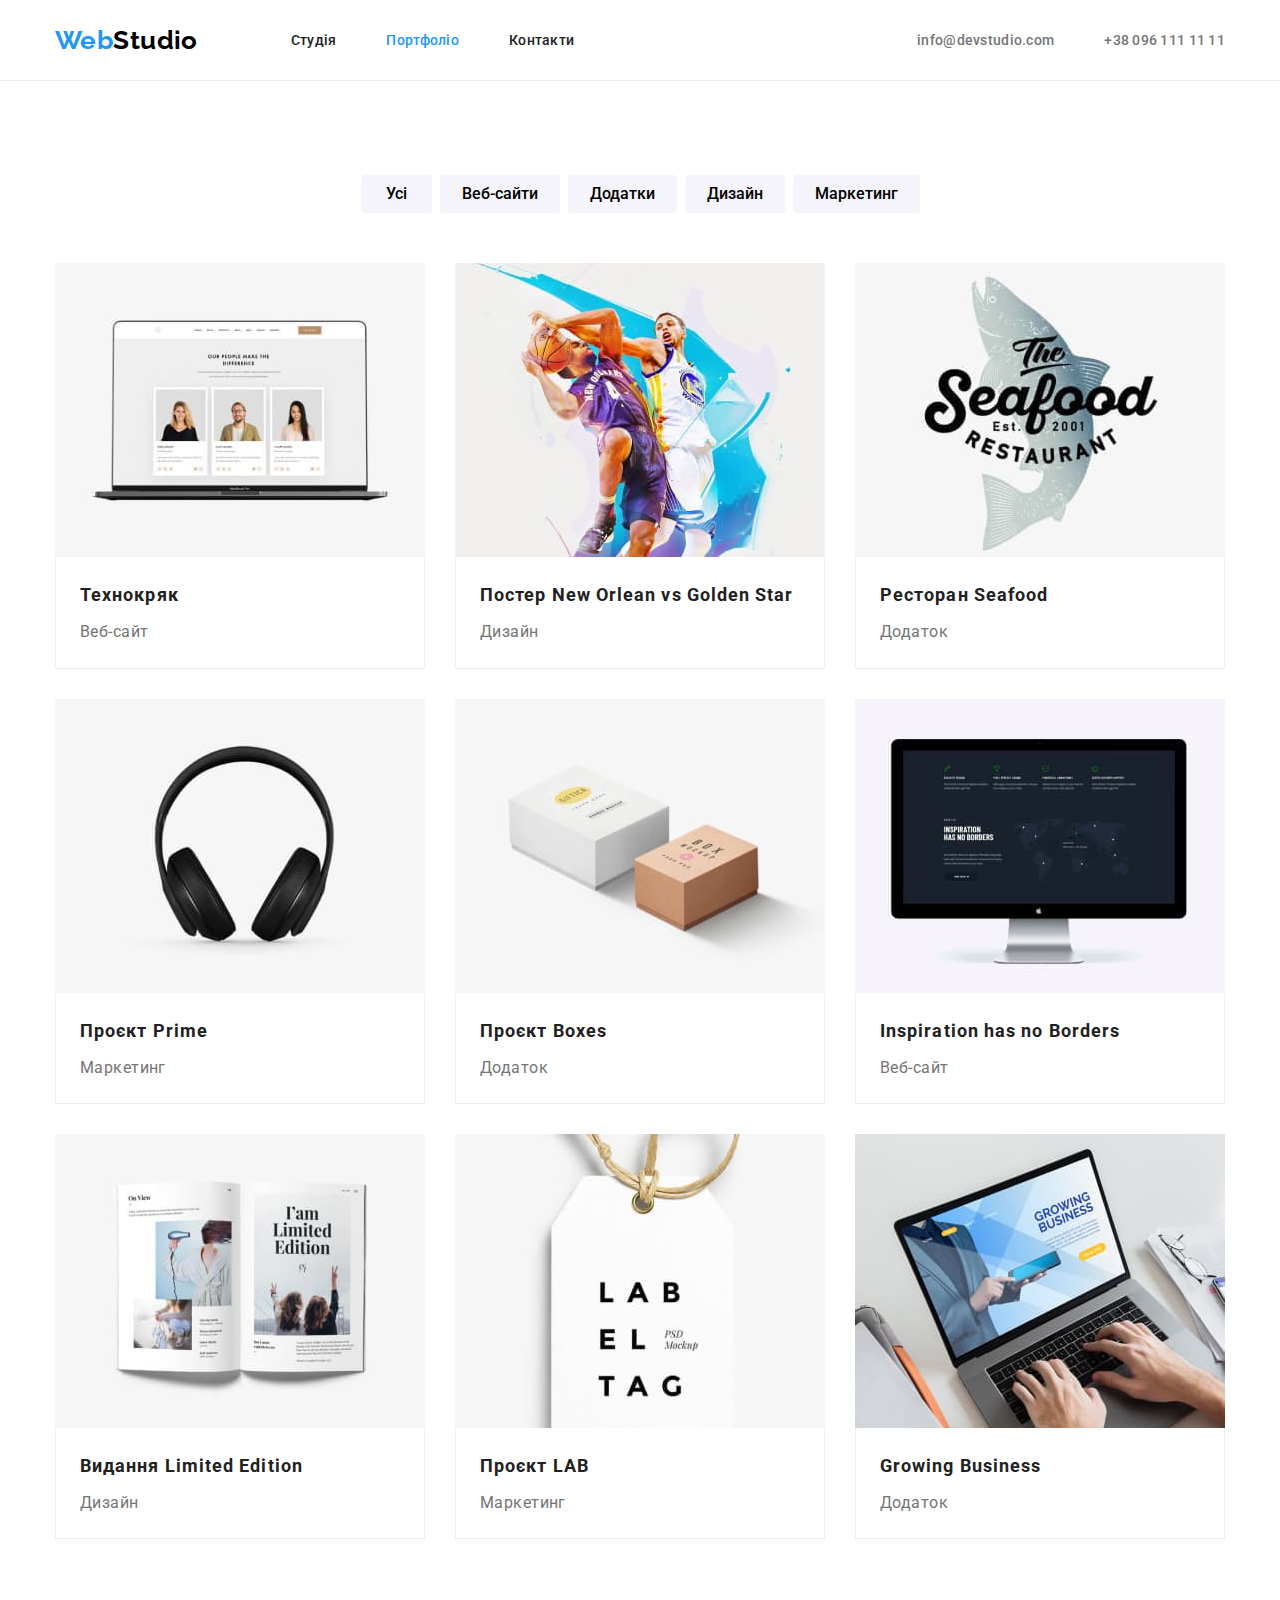
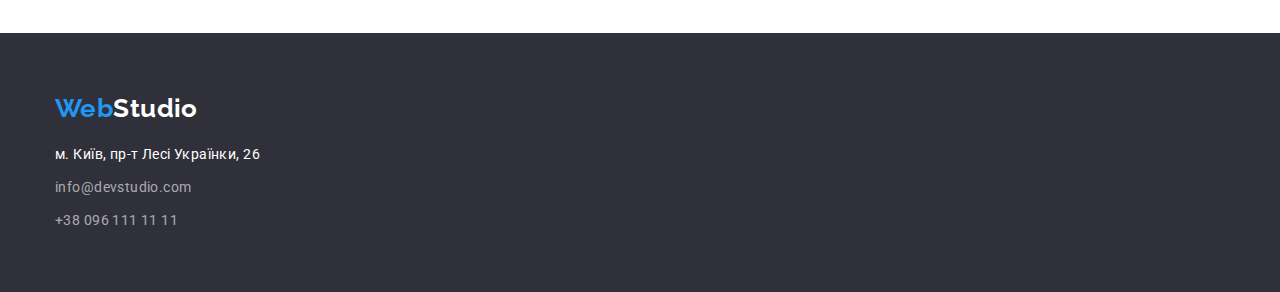
==== portfolio.html @ 2bdc7bff "Initial commit" ====
<!DOCTYPE html>
<html lang="uk">
  <head>
    <meta charset="UTF-8" />
    <meta name="viewport" content="width=device-width, initial-scale=1.0" />
    <title>Portfolio</title>
    <link
      href="https://fonts.googleapis.com/css2?family=Raleway:wght@700&family=Roboto:wght@400;500;700;900&display=swap"
      rel="stylesheet"
    />
    <link
      rel="stylesheet"
      href="https://cdnjs.cloudflare.com/ajax/libs/modern-normalize/2.0.0/modern-normalize.min.css"
    />
    <link rel="stylesheet" href="./css/styles.css" />
  </head>
  <body>
    <header class="header-border">
      <div class="container header">
        <a href="./index.html" class="header-logo" lang="en"
          ><span class="accent">Web</span>Studio</a
        >
        <nav class="nav">
          <ul class="site-nav">
            <li class="item">
              <a href="./index.html" class="header-link">Студія</a>
            </li>
            <li class="item">
              <a href="./portfolio.html" class="header-link current"
                >Портфоліо</a
              >
            </li>
            <li class="item"><a href="#" class="header-link">Контакти</a></li>
          </ul>
        </nav>
        <ul class="site-link">
          <li class="item">
            <a href="mailto:info@devstudio.com" lang="en" class="contacts-link"
              >info@devstudio.com</a
            >
          </li>
          <li class="item">
            <a href="tel:+380961111111" class="contacts-link"
              >+38 096 111 11 11</a
            >
          </li>
        </ul>
      </div>
    </header>
    <main>
      <section class="section">
        <h1 class="visually-hidden">Тип проекту</h1>
        <div class="container">
          <ul class="buttons">
            <li class="item">
              <button class="project-button item" type="button">Усі</button>
            </li>
            <li class="item">
              <button class="project-button" type="button">Веб-сайти</button>
            </li>
            <li class="item">
              <button class="project-button" type="button">Додатки</button>
            </li>
            <li class="item">
              <button class="project-button" type="button">Дизайн</button>
            </li>
            <li class="item">
              <button class="project-button" type="button">Маркетинг</button>
            </li>
          </ul>

          <ul class="project">
            <li class="project-element">
              <a href="#">
                <img
                  src="./images/techokryak.jpg"
                  alt="Веб-сайт Технокряк"
                  width="370"
                  height="294"
                />
                <div class="project-info">
                  <h2 class="project-name">Технокряк</h2>
                  <p class="project-type">Веб-сайт</p>
                </div>
              </a>
            </li>
            <li class="project-element">
              <a href="#">
                <img
                  src="./images/neworlean.jpg"
                  alt="Дизайн Постер New Orlean vs Golden Star"
                  width="370"
                  height="294"
                />
                <div class="project-info">
                  <h2 class="project-name">Постер New Orlean vs Golden Star</h2>
                  <p class="project-type">Дизайн</p>
                </div>
              </a>
            </li>
            <li class="project-element">
              <a href="#">
                <img
                  src="./images/seafood.jpg"
                  alt="Додаток Ресторан Seafood"
                  width="370"
                  height="294"
                />
                <div class="project-info">
                  <h2 class="project-name">Ресторан Seafood</h2>
                  <p class="project-type">Додаток</p>
                </div>
              </a>
            </li>
            <li class="project-element">
              <a href="#">
                <img
                  src="./images/prime.jpg"
                  alt="Маркетинг Проєкт Prime"
                  width="370"
                  height="294"
                />
                <div class="project-info">
                  <h2 class="project-name">Проєкт Prime</h2>
                  <p class="project-type">Маркетинг</p>
                </div>
              </a>
            </li>
            <li class="project-element">
              <a href="#">
                <img
                  src="./images/boxes.jpg"
                  alt="Додаток Проєкт Boxes"
                  width="370"
                  height="294"
                />
                <div class="project-info">
                  <h2 class="project-name">Проєкт Boxes</h2>
                  <p class="project-type">Додаток</p>
                </div>
              </a>
            </li>
            <li class="project-element">
              <a href="#">
                <img
                  src="./images/borders.jpg"
                  alt="Веб-сайт Inspiration has no Borders"
                  width="370"
                  height="294"
                />
                <div class="project-info">
                  <h2 class="project-name" lang="en">
                    Inspiration has no Borders
                  </h2>
                  <p class="project-type">Веб-сайт</p>
                </div>
              </a>
            </li>
            <li class="project-element">
              <a href="#">
                <img
                  src="./images/limitededition.jpg"
                  alt="Дизайн Видання Limited Edition"
                  width="370"
                  height="294"
                />
                <div class="project-info">
                  <h2 class="project-name">Видання Limited Edition</h2>
                  <p class="project-type">Дизайн</p>
                </div>
              </a>
            </li>
            <li class="project-element">
              <a href="#">
                <img
                  src="./images/lab.jpg"
                  alt="Маркетинг Проєкт LAB"
                  width="370"
                  height="294"
                />
                <div class="project-info">
                  <h2 class="project-name">Проєкт LAB</h2>
                  <p class="project-type">Маркетинг</p>
                </div>
              </a>
            </li>
            <li class="project-element">
              <a href="#">
                <img
                  src="./images/growing.jpg"
                  alt="Додаток Growing Business"
                  width="370"
                  height="294"
                />
                <div class="project-info">
                  <h2 class="project-name" lang="en">Growing Business</h2>
                  <p class="project-type">Додаток</p>
                </div>
              </a>
            </li>
          </ul>
        </div>
      </section>
    </main>

    <footer class="footer-list">
      <div class="container">
        <a href="./index.html" class="footer-logo" lang="en"
          ><span class="accent">Web</span>Studio</a
        >
        <address>
          <ul class="footer">
            <li class="item">
              <a
                class="footer-adress"
                href="https://goo.gl/maps/Zpby2burPgsmcTup7"
                target="_blank"
                rel="noopener noreferrer nofollow"
                >м. Київ, пр-т Лесі Українки, 26</a
              >
            </li>
            <li class="item">
              <a class="footer-link" href="mailto:info@devstudio.com" lang="en"
                >info@devstudio.com</a
              >
            </li>
            <li class="item">
              <a class="footer-link" href="tel:+380961111111"
                >+38 096 111 11 11</a
              >
            </li>
          </ul>
        </address>
      </div>
    </footer>
  </body>
</html>
---- css/styles.css ----
:root {
  --color-primary: #212121;
  --color-brand: #2196f3;
  --color-secondary: #757575;
  --color-light: #ffffff;
  --color-bg-dark: #2f303a;
  --color-logo: #000000;
  --color-light-secondary: rgba(255, 255, 255, 0.6);
  --color-bg-light: #f5f4fa;
  --color-bg-button: #188ce8;
  --color-border: #eeeeee;
  --color-header-bord: #ececec;
}

body {
  font-family: 'Roboto', sans-serif;
  font-size: 14px;
  font-weight: 400;
  line-height: 1.17;
  letter-spacing: 0.03em;
  color: var(--color-primary);
}

/* Утиліти */

.section-title {
  font-weight: 700;
  font-size: 36px;
  text-align: center;
}

img {
  display: block;
}

ul {
  list-style: none;
  padding: 0;
  margin: 0;
}
h1,
h2,
h3,
h4,
p {
  padding: 0;
  margin: 0;
}

a {
  text-decoration: none;
}
.section {
  padding-top: 94px;
  padding-bottom: 94px;
  /* outline: 2px solid green; */
}
.container {
  margin-left: auto;
  margin-right: auto;
  width: 1200px;
  padding-left: 15px;
  padding-right: 15px;
  /* outline: 2px solid red; */
}

.visually-hidden {
  position: absolute;
  width: 1px;
  height: 1px;
  margin: -1px;
  border: 0;
  padding: 0;

  white-space: nowrap;
  clip-path: inset(100%);
  clip: rect(0 0 0 0);
  overflow: hidden;
}

/* Header */
.container.header {
  display: flex;
  align-items: center;
}
.header-border {
  border-bottom: 1px solid var(--color-header-bord);
}
.header-logo {
  font-family: 'Raleway', sans-serif;
  font-weight: 700;
  font-size: 26px;
  color: var(--color-logo);
}
.header-logo .accent {
  color: var(--color-brand);
}

.nav {
  margin-left: 93px;
}
.site-nav {
  display: flex;
}
.site-nav .item:not(:last-child) {
  margin-right: 50px;
}

.header-link {
  display: block;
  padding-top: 32px;
  padding-bottom: 32px;
  font-weight: 500;
  letter-spacing: 0.02em;
  color: var(--color-primary);
}
.header-link:hover,
.header-link:focus {
  color: var(--color-brand);
}
.header-link.current {
  color: var(--color-brand);
}
.site-link {
  display: flex;
  margin-left: auto;
}
.site-link .item:not(:last-child) {
  margin-right: 50px;
}

.contacts-link {
  display: block;
  padding-top: 32px;
  padding-bottom: 32px;

  font-weight: 500;
  letter-spacing: 0.02em;
  color: var(--color-secondary);
}
.contacts-link:hover,
.contacts-link:focus {
  color: var(--color-brand);
}
/* Hero section */
.hero-section {
  padding-top: 200px;
  padding-bottom: 200px;

  text-align: center;
  background-color: var(--color-bg-dark);
}

.hero-title {
  margin-bottom: 30px;
  max-width: 696px;
  margin-left: auto;
  margin-right: auto;

  font-weight: 900;
  font-size: 44px;
  line-height: 1.36;
  letter-spacing: 0.06em;

  text-transform: uppercase;

  color: var(--color-light);
}
.hero-button {
  border-radius: 4px;
  padding: 10px 32px;
  min-width: 216px;

  font-weight: 700;
  font-size: 16px;
  line-height: 1.88;
  letter-spacing: 0.06em;
  text-align: center;

  background-color: var(--color-brand);
  color: var(--color-light);

  cursor: pointer;
  border: none;
}
.hero-button:hover,
.hero-button:focus {
  background: var(--color-bg-button);
  color: var(--color-light);
}
/* Benefits section */
.benefit {
  display: flex;
}
.benefit .item {
  min-width: 270px;
}
.benefit .item:not(:last-child) {
  margin-right: 30px;
}
.benefit-title {
  margin-bottom: 10px;
  font-weight: 700;
  font-size: 14px;
  text-transform: uppercase;
}
.benefit-text {
  line-height: 1.7;
  color: var(--color-secondary);
}
/* Service section */
.section.item {
  padding-top: 0;
}
.section-title.item {
  margin-bottom: 50px;
}
.service {
  display: flex;
}
.service .item:not(:last-child) {
  margin-right: 30px;
}
/* Team section */
.team {
  display: flex;
}
.team .item:not(:last-child) {
  margin-right: 30px;
}
.team-section {
  background-color: var(--color-bg-light);
}
.person-portrait {
  border-radius: 0 0 4px 4px;
  background-color: var(--color-light);
}
.person-info {
  padding-top: 30px;
  padding-bottom: 30px;
}
.person-name {
  margin-bottom: 10px;

  font-weight: 500;
  font-size: 16px;
  text-align: center;
}
.person-job {
  font-size: 16px;
  text-align: center;
  color: var(--color-secondary);
}
/* Project section */
.buttons {
  display: flex;
  justify-content: center;
  margin-bottom: 50px;
}
.buttons .item:not(:last-child) {
  margin-right: 8px;
}
.project-button.item {
  padding: 6px 25px;
}
.project-button {
  padding: 6px 22px;
  border-radius: 4px;
  font-weight: 500;
  font-size: 16px;
  line-height: 1.63;
  text-align: center;
  cursor: pointer;
  background-color: var(--color-bg-light);
  border: none;
}
.project-button:hover,
.project-button:focus {
  background-color: var(--color-brand);
  color: var(--color-light);
}

.project {
  display: flex;
  flex-wrap: wrap;
}
.project-element {
  margin-right: 30px;
  margin-bottom: 30px;
}

.project-element:nth-child(3n) {
  margin-right: 0;
}

.project-element:nth-last-child(-n + 3) {
  margin-bottom: 0;
}

.project-info {
  padding-top: 20px;
  padding-bottom: 20px;
  padding-right: 24px;
  padding-left: 24px;

  border-left: 1px solid var(--color-border);
  border-bottom: 1px solid var(--color-border);
  border-right: 1px solid var(--color-border);
}
.project-name {
  margin-bottom: 4px;

  font-weight: 700;
  font-size: 18px;
  line-height: 2;
  letter-spacing: 0.06em;
  color: var(--color-primary);
}
.project-type {
  font-size: 16px;
  line-height: 1.88;
  color: var(--color-secondary);
}
/* Footer */
.footer-list {
  padding-top: 60px;
  padding-bottom: 60px;

  background-color: var(--color-bg-dark);
}
.footer-logo {
  display: block;
  margin-bottom: 20px;

  font-family: 'Raleway', sans-serif;
  font-weight: 700;
  font-size: 26px;
  color: var(--color-light);
}
.footer-logo .accent {
  color: var(--color-brand);
}
.footer .item:not(:last-child) {
  margin-bottom: 9px;
}
.footer-adress {
  line-height: 1.7;
  color: var(--color-light);
  font-style: normal;
}
.footer-adress:hover,
.footer-adress:focus {
  color: var(--color-brand);
}
.footer-link {
  line-height: 1.7;
  color: var(--color-light-secondary);
  font-style: normal;
}
.footer-link:hover,
.footer-link:focus {
  color: var(--color-brand);
}
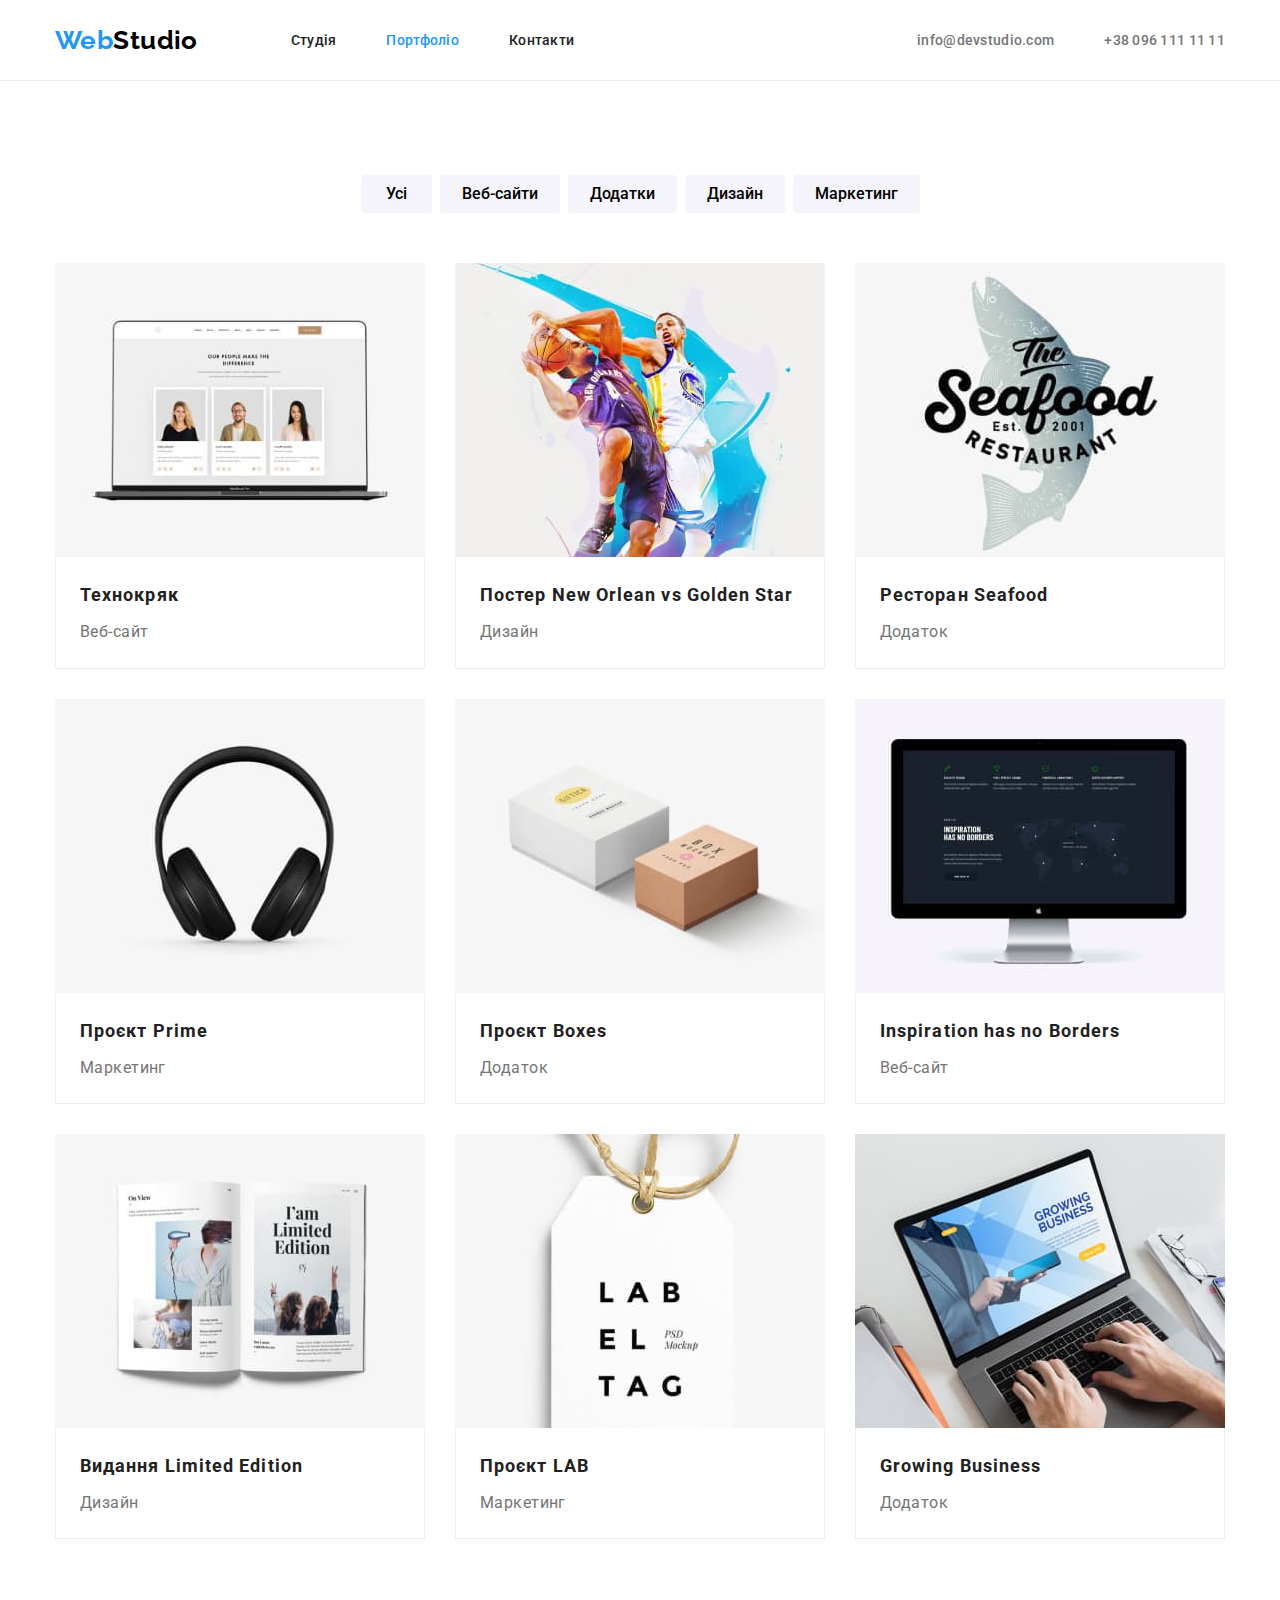
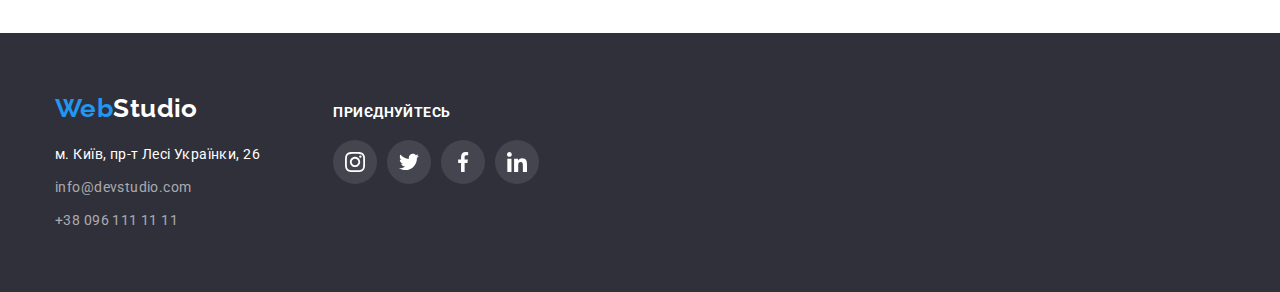
==== commit dfd35b80: "додав іконки" ====
--- a/portfolio.html
+++ b/portfolio.html
@@ -205,32 +205,71 @@
 
     <footer class="footer-list">
       <div class="container">
-        <a href="./index.html" class="footer-logo" lang="en"
-          ><span class="accent">Web</span>Studio</a
-        >
-        <address>
-          <ul class="footer">
-            <li class="item">
-              <a
-                class="footer-adress"
-                href="https://goo.gl/maps/Zpby2burPgsmcTup7"
-                target="_blank"
-                rel="noopener noreferrer nofollow"
-                >м. Київ, пр-т Лесі Українки, 26</a
-              >
-            </li>
-            <li class="item">
-              <a class="footer-link" href="mailto:info@devstudio.com" lang="en"
-                >info@devstudio.com</a
-              >
-            </li>
-            <li class="item">
-              <a class="footer-link" href="tel:+380961111111"
-                >+38 096 111 11 11</a
-              >
-            </li>
-          </ul>
-        </address>
+        <div class="footer-container">
+          <a href="./index.html" class="footer-logo" lang="en"
+            ><span class="accent">Web</span>Studio</a
+          >
+          <address>
+            <ul class="footer">
+              <li class="item">
+                <a
+                  class="footer-adress"
+                  href="https://goo.gl/maps/Zpby2burPgsmcTup7"
+                  target="_blank"
+                  rel="noopener noreferrer nofollow"
+                  >м. Київ, пр-т Лесі Українки, 26</a
+                >
+              </li>
+              <li class="item">
+                <a
+                  class="footer-link"
+                  href="mailto:info@devstudio.com"
+                  lang="en"
+                  >info@devstudio.com</a
+                >
+              </li>
+              <li class="item">
+                <a class="footer-link" href="tel:+380961111111"
+                  >+38 096 111 11 11</a
+                >
+              </li>
+            </ul>
+          </address>
+        </div>
+
+        <div class="footer-container">
+          <h2 class="social-title">приєднуйтесь</h2>
+          <ul class="footer-social">
+            <li class="item">
+              <a href="#" class="blank">
+                <svg class="icon">
+                  <use href="./images/icons.svg#icon-instagram"></use>
+                </svg>
+              </a>
+            </li>
+            <li class="item">
+              <a href="#" class="blank">
+                <svg class="icon">
+                  <use href="./images/icons.svg#icon-twitter"></use>
+                </svg>
+              </a>
+            </li>
+            <li class="item">
+              <a href="#" class="blank">
+                <svg class="icon">
+                  <use href="./images/icons.svg#icon-facebook"></use>
+                </svg>
+              </a>
+            </li>
+            <li class="item">
+              <a href="#" class="blank">
+                <svg class="icon">
+                  <use href="./images/icons.svg#icon-linkedin"></use>
+                </svg>
+              </a>
+            </li>
+          </ul>
+        </div>
       </div>
     </footer>
   </body>
--- a/css/styles.css
+++ b/css/styles.css
@@ -4,12 +4,15 @@
   --color-secondary: #757575;
   --color-light: #ffffff;
   --color-bg-dark: #2f303a;
+  --color-bg-hero: #c4c4c4;
   --color-logo: #000000;
   --color-light-secondary: rgba(255, 255, 255, 0.6);
+  --color-light-three: rgba(255, 255, 255, 0.1);
   --color-bg-light: #f5f4fa;
   --color-bg-button: #188ce8;
   --color-border: #eeeeee;
   --color-header-bord: #ececec;
+  --color-client: #afb1b8;
 }
 
 body {
@@ -78,6 +81,10 @@
   overflow: hidden;
 }
 
+.blank {
+  display: block;
+}
+
 /* Header */
 .container.header {
   display: flex;
@@ -130,7 +137,7 @@
 }
 
 .contacts-link {
-  display: block;
+  display: inline-flex;
   padding-top: 32px;
   padding-bottom: 32px;
 
@@ -138,17 +145,55 @@
   letter-spacing: 0.02em;
   color: var(--color-secondary);
 }
+
 .contacts-link:hover,
 .contacts-link:focus {
   color: var(--color-brand);
 }
+
+.contacts-link .mail {
+  width: 16px;
+  height: 12px;
+  margin-right: 10px;
+  fill: var(--color-secondary);
+}
+
+.contacts-link .mail:focus,
+.contacts-link .mail:hover {
+  fill: var(--color-brand);
+}
+
+.contacts-link .smartphone {
+  width: 10px;
+  height: 16px;
+  margin-right: 10px;
+  fill: var(--color-secondary);
+}
+
+.contacts-link .smartphone:focus,
+.contacts-link .smartphone:hover {
+  fill: var(--color-brand);
+}
 /* Hero section */
+
 .hero-section {
   padding-top: 200px;
   padding-bottom: 200px;
+  max-width: 1600px;
+  min-height: 600px;
+  margin-left: auto;
+  margin-right: auto;
 
   text-align: center;
-  background-color: var(--color-bg-dark);
+  background-color: var(--color-bg-hero);
+  background-image: linear-gradient(
+      rgba(47, 48, 58, 0.4),
+      rgba(47, 48, 58, 0.4)
+    ),
+    url(../images/hero-photo.jpg);
+  background-repeat: no-repeat;
+  background-position: center;
+  background-size: cover;
 }
 
 .hero-title {
@@ -192,12 +237,27 @@
 .benefit {
   display: flex;
 }
-.benefit .item {
-  min-width: 270px;
-}
+
 .benefit .item:not(:last-child) {
   margin-right: 30px;
 }
+.benefit-icon {
+  max-width: 270px;
+  max-height: 120px;
+  background-color: var(--color-bg-light);
+  margin-bottom: 30px;
+  padding: 25px;
+  padding-right: 100px;
+  padding-bottom: 25px;
+  padding-left: 100px;
+}
+
+.benefit-icon .item {
+  padding: 0;
+  width: 70px;
+  height: 70px;
+}
+
 .benefit-title {
   margin-bottom: 10px;
   font-weight: 700;
@@ -234,6 +294,8 @@
 .person-portrait {
   border-radius: 0 0 4px 4px;
   background-color: var(--color-light);
+  box-shadow: 0px 2px 1px 0px rgba(0, 0, 0, 0.2),
+    0px 1px 1px 0px rgba(0, 0, 0, 0.14), 0px 1px 3px 0px rgba(0, 0, 0, 0.12);
 }
 .person-info {
   padding-top: 30px;
@@ -250,6 +312,78 @@
   font-size: 16px;
   text-align: center;
   color: var(--color-secondary);
+}
+
+.person-social {
+  display: flex;
+  margin-right: 32px;
+  margin-left: 32px;
+}
+
+.person-social .item {
+  max-width: 44px;
+  max-height: 44px;
+  margin-top: 16px;
+  padding: 12px;
+  cursor: pointer;
+
+  fill: var(--color-client);
+}
+
+.person-social .item:focus,
+.person-social .item:hover {
+  fill: var(--color-light);
+  background-color: var(--color-brand);
+  border-radius: 50%;
+}
+
+.person-social .item:not(:last-child) {
+  margin-right: 10px;
+}
+.person-social .icon {
+  width: 20px;
+  height: 20px;
+  padding: 0;
+}
+
+/* Client section */
+.client {
+  display: flex;
+
+  margin-top: 50px;
+}
+
+.company {
+  min-width: 170px;
+  min-height: 92px;
+  padding-top: 16px;
+  padding-right: 32px;
+  padding-bottom: 16px;
+  padding-left: 32px;
+
+  border: 1px solid var(--color-client);
+  border-radius: 4px;
+}
+
+.company:not(:last-child) {
+  margin-right: 30px;
+}
+
+.company .logo {
+  width: 106px;
+  height: 60px;
+
+  fill: var(--color-client);
+}
+
+.company .logo:focus,
+.company .logo:hover {
+  fill: var(--color-brand);
+}
+.company:focus,
+.company:hover {
+  border: 1px solid var(--color-brand);
+  border-radius: 4px;
 }
 /* Project section */
 .buttons {
@@ -278,6 +412,8 @@
 .project-button:focus {
   background-color: var(--color-brand);
   color: var(--color-light);
+  box-shadow: 0px 2px 2px 0px rgba(0, 0, 0, 0.12),
+    0px 1px 2px 0px rgba(0, 0, 0, 0.08), 0px 3px 1px 0px rgba(0, 0, 0, 0.1);
 }
 
 .project {
@@ -287,6 +423,12 @@
 .project-element {
   margin-right: 30px;
   margin-bottom: 30px;
+}
+
+.project-element:hover,
+.project-element:focus {
+  box-shadow: 1px 4px 6px 0px rgba(0, 0, 0, 0.16),
+    0px 4px 4px 0px rgba(0, 0, 0, 0.06), 0px 1px 1px 0px rgba(0, 0, 0, 0.12);
 }
 
 .project-element:nth-child(3n) {
@@ -322,6 +464,16 @@
   color: var(--color-secondary);
 }
 /* Footer */
+.footer-container {
+  display: inline-flex;
+  flex-direction: column;
+  align-items: start;
+}
+
+.footer-container:not(:last-child) {
+  margin-right: 70px;
+}
+
 .footer-list {
   padding-top: 60px;
   padding-bottom: 60px;
@@ -331,6 +483,7 @@
 .footer-logo {
   display: block;
   margin-bottom: 20px;
+  /* max-width: 145px; */
 
   font-family: 'Raleway', sans-serif;
   font-weight: 700;
@@ -361,3 +514,41 @@
 .footer-link:focus {
   color: var(--color-brand);
 }
+
+.social-title {
+  margin-bottom: 20px;
+
+  font-size: 14px;
+  font-weight: 700;
+  text-transform: uppercase;
+  color: var(--color-light);
+}
+
+.footer-social {
+  display: flex;
+}
+
+.footer-social .item {
+  max-width: 44px;
+  max-height: 44px;
+  background-color: var(--color-light-three);
+  border-radius: 50%;
+  padding: 12px;
+}
+
+.footer-social .item:not(:last-child) {
+  margin-right: 10px;
+}
+
+.footer-social .icon {
+  width: 20px;
+  height: 20px;
+  padding: 0;
+
+  fill: #fff;
+}
+
+.footer-social .item:focus,
+.footer-social .item:hover {
+  background-color: var(--color-brand);
+}
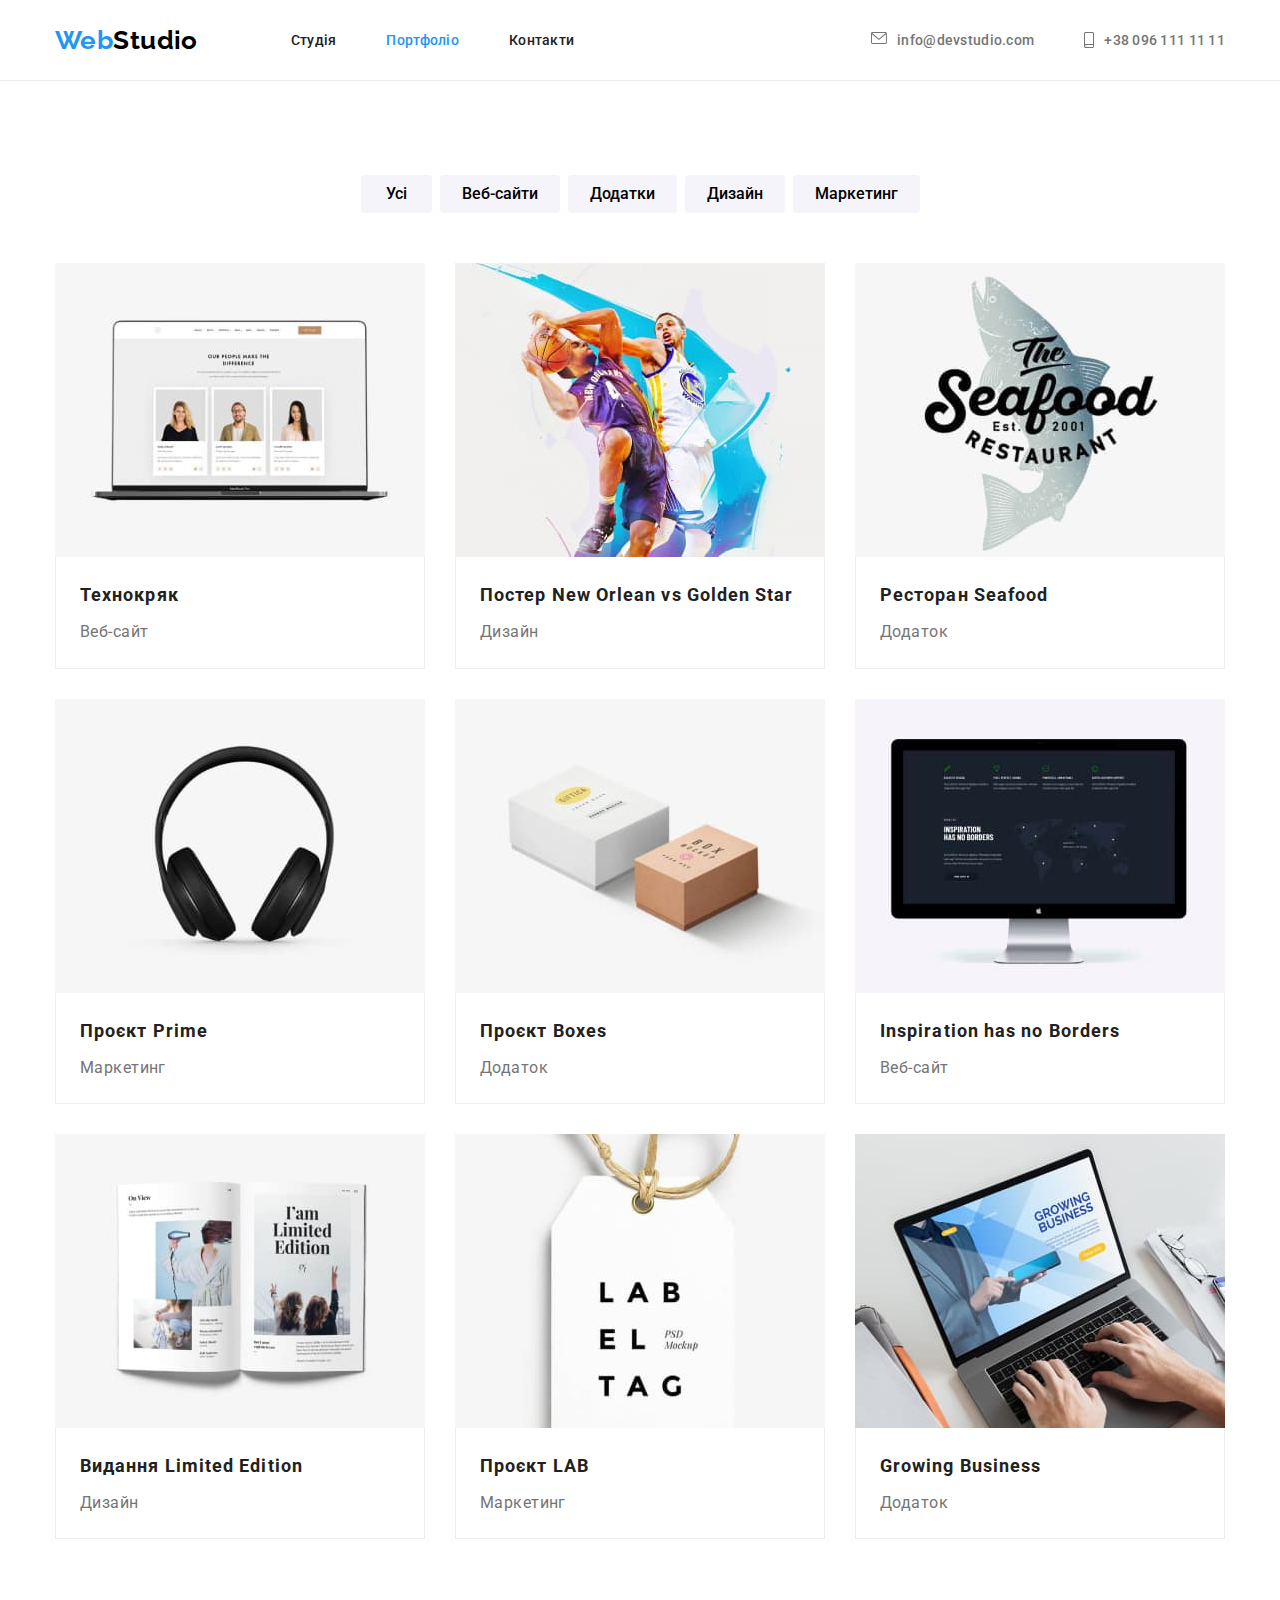
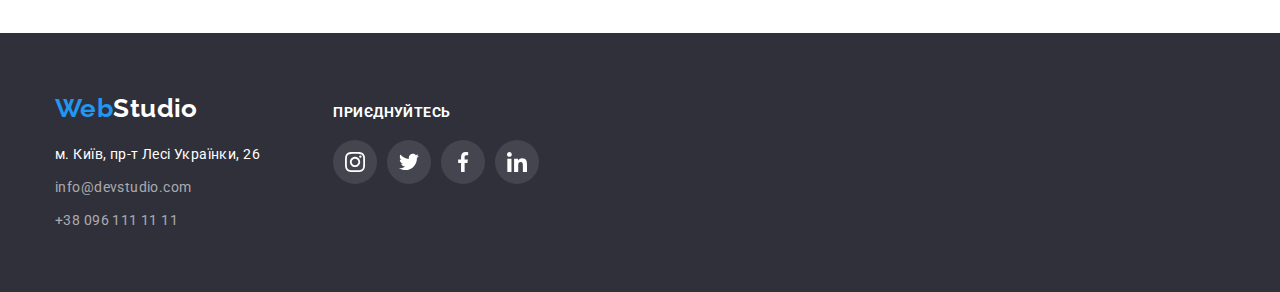
==== commit 16177b1b: "Update portfolio.html" ====
--- a/portfolio.html
+++ b/portfolio.html
@@ -35,14 +35,22 @@
         </nav>
         <ul class="site-link">
           <li class="item">
-            <a href="mailto:info@devstudio.com" lang="en" class="contacts-link"
-              >info@devstudio.com</a
+            <a href="mailto:info@devstudio.com" lang="en" class="contacts-link">
+              <svg class="mail">
+                <use href="./images/icons.svg#icon-mail"></use>
+              </svg>
+              info@devstudio.com</a
             >
           </li>
           <li class="item">
-            <a href="tel:+380961111111" class="contacts-link"
-              >+38 096 111 11 11</a
-            >
+            <div class="hover">
+              <a href="tel:+380961111111" class="contacts-link tel">
+                <svg class="smartphone">
+                  <use href="./images/icons.svg#icon-smartphone"></use>
+                </svg>
+                +38 096 111 11 11</a
+              >
+            </div>
           </li>
         </ul>
       </div>
--- a/css/styles.css
+++ b/css/styles.css
@@ -129,7 +129,7 @@
   color: var(--color-brand);
 }
 .site-link {
-  display: flex;
+  display: inline-flex;
   margin-left: auto;
 }
 .site-link .item:not(:last-child) {
@@ -155,25 +155,16 @@
   width: 16px;
   height: 12px;
   margin-right: 10px;
-  fill: var(--color-secondary);
-}
-
-.contacts-link .mail:focus,
-.contacts-link .mail:hover {
-  fill: var(--color-brand);
+  fill: currentColor;
 }
 
 .contacts-link .smartphone {
   width: 10px;
   height: 16px;
   margin-right: 10px;
-  fill: var(--color-secondary);
-}
-
-.contacts-link .smartphone:focus,
-.contacts-link .smartphone:hover {
-  fill: var(--color-brand);
-}
+  fill: currentColor;
+}
+
 /* Hero section */
 
 .hero-section {
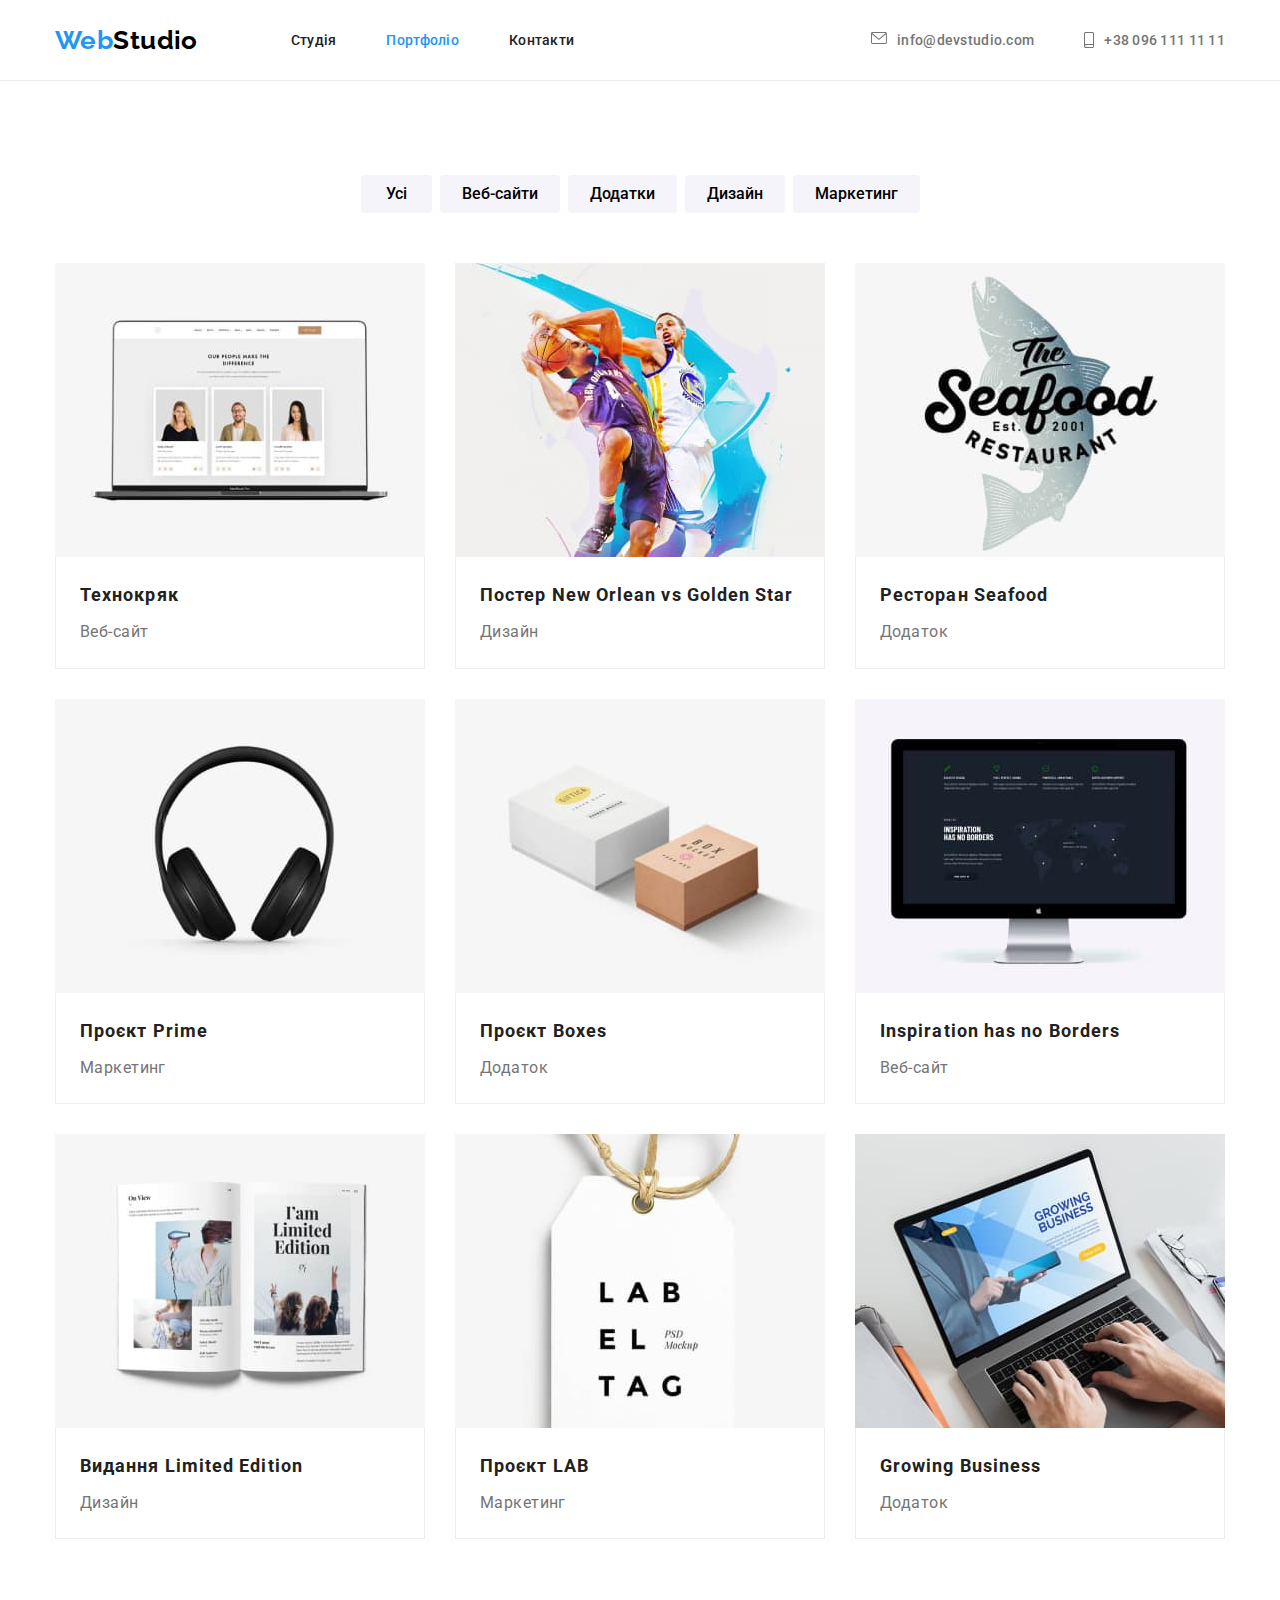
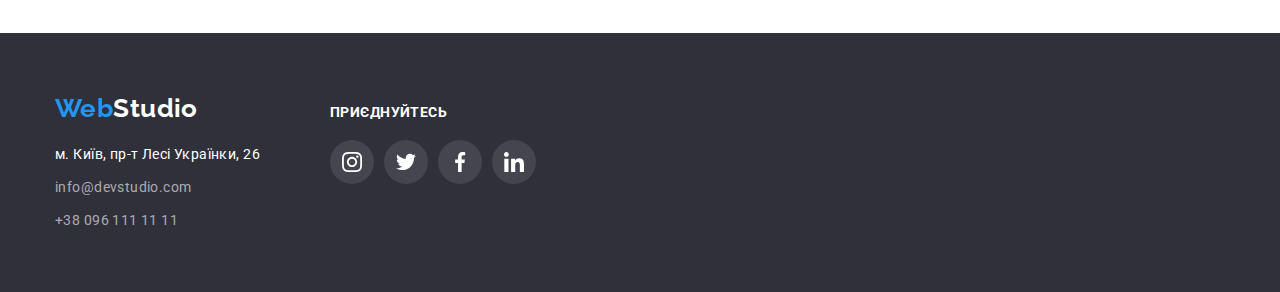
==== commit ab096f8e: "Виправив помилки" ====
--- a/portfolio.html
+++ b/portfolio.html
@@ -43,14 +43,12 @@
             >
           </li>
           <li class="item">
-            <div class="hover">
-              <a href="tel:+380961111111" class="contacts-link tel">
-                <svg class="smartphone">
-                  <use href="./images/icons.svg#icon-smartphone"></use>
-                </svg>
-                +38 096 111 11 11</a
-              >
-            </div>
+            <a href="tel:+380961111111" class="contacts-link tel">
+              <svg class="smartphone">
+                <use href="./images/icons.svg#icon-smartphone"></use>
+              </svg>
+              +38 096 111 11 11</a
+            >
           </li>
         </ul>
       </div>
@@ -79,7 +77,7 @@
 
           <ul class="project">
             <li class="project-element">
-              <a href="#">
+              <a class="project-link" href="#">
                 <img
                   src="./images/techokryak.jpg"
                   alt="Веб-сайт Технокряк"
@@ -212,7 +210,7 @@
     </main>
 
     <footer class="footer-list">
-      <div class="container">
+      <div class="container down">
         <div class="footer-container">
           <a href="./index.html" class="footer-logo" lang="en"
             ><span class="accent">Web</span>Studio</a
@@ -249,29 +247,29 @@
           <h2 class="social-title">приєднуйтесь</h2>
           <ul class="footer-social">
             <li class="item">
-              <a href="#" class="blank">
-                <svg class="icon">
+              <a href="#" class="social-page">
+                <svg class="icon-pict">
                   <use href="./images/icons.svg#icon-instagram"></use>
                 </svg>
               </a>
             </li>
             <li class="item">
-              <a href="#" class="blank">
-                <svg class="icon">
+              <a href="#" class="social-page">
+                <svg class="icon-pict">
                   <use href="./images/icons.svg#icon-twitter"></use>
                 </svg>
               </a>
             </li>
             <li class="item">
-              <a href="#" class="blank">
-                <svg class="icon">
+              <a href="#" class="social-page">
+                <svg class="icon-pict">
                   <use href="./images/icons.svg#icon-facebook"></use>
                 </svg>
               </a>
             </li>
             <li class="item">
-              <a href="#" class="blank">
-                <svg class="icon">
+              <a href="#" class="social-page">
+                <svg class="icon-pict">
                   <use href="./images/icons.svg#icon-linkedin"></use>
                 </svg>
               </a>
--- a/css/styles.css
+++ b/css/styles.css
@@ -233,14 +233,14 @@
   margin-right: 30px;
 }
 .benefit-icon {
-  max-width: 270px;
-  max-height: 120px;
+  display: flex;
+  align-items: center;
+  justify-content: center;
+
+  width: 270px;
+  height: 120px;
   background-color: var(--color-bg-light);
   margin-bottom: 30px;
-  padding: 25px;
-  padding-right: 100px;
-  padding-bottom: 25px;
-  padding-left: 100px;
 }
 
 .benefit-icon .item {
@@ -307,30 +307,36 @@
 
 .person-social {
   display: flex;
+  align-items: center;
+  justify-content: center;
+  margin-top: 16px;
   margin-right: 32px;
   margin-left: 32px;
 }
 
-.person-social .item {
-  max-width: 44px;
-  max-height: 44px;
-  margin-top: 16px;
-  padding: 12px;
+.link-icon {
+  display: flex;
+  align-items: center;
+  justify-content: center;
+
+  width: 44px;
+  height: 44px;
+
   cursor: pointer;
 
   fill: var(--color-client);
 }
 
-.person-social .item:focus,
-.person-social .item:hover {
+.link-icon:focus,
+.link-icon:hover {
   fill: var(--color-light);
   background-color: var(--color-brand);
   border-radius: 50%;
 }
-
-.person-social .item:not(:last-child) {
+.link-social:not(:last-child) {
   margin-right: 10px;
 }
+
 .person-social .icon {
   width: 20px;
   height: 20px;
@@ -340,39 +346,44 @@
 /* Client section */
 .client {
   display: flex;
+  align-items: center;
+  justify-content: center;
 
   margin-top: 50px;
 }
 
 .company {
-  min-width: 170px;
-  min-height: 92px;
-  padding-top: 16px;
-  padding-right: 32px;
-  padding-bottom: 16px;
-  padding-left: 32px;
+  width: 170px;
+  height: 92px;
+  padding: 0;
+}
+
+.company:not(:last-child) {
+  margin-right: 30px;
+}
+
+.link-logo {
+  display: inline-flex;
+  align-items: center;
+  justify-content: center;
+
+  width: 170px;
+  height: 92px;
+
+  fill: var(--color-client);
 
   border: 1px solid var(--color-client);
   border-radius: 4px;
 }
 
-.company:not(:last-child) {
-  margin-right: 30px;
-}
-
-.company .logo {
+.logo {
   width: 106px;
   height: 60px;
-
-  fill: var(--color-client);
-}
-
-.company .logo:focus,
-.company .logo:hover {
+}
+
+.link-logo:focus,
+.link-logo:hover {
   fill: var(--color-brand);
-}
-.company:focus,
-.company:hover {
   border: 1px solid var(--color-brand);
   border-radius: 4px;
 }
@@ -416,8 +427,8 @@
   margin-bottom: 30px;
 }
 
-.project-element:hover,
-.project-element:focus {
+.project-element .project-link:hover,
+.project-element .project-link:focus {
   box-shadow: 1px 4px 6px 0px rgba(0, 0, 0, 0.16),
     0px 4px 4px 0px rgba(0, 0, 0, 0.06), 0px 1px 1px 0px rgba(0, 0, 0, 0.12);
 }
@@ -455,10 +466,9 @@
   color: var(--color-secondary);
 }
 /* Footer */
-.footer-container {
-  display: inline-flex;
-  flex-direction: column;
-  align-items: start;
+.down {
+  display: flex;
+  align-items: baseline;
 }
 
 .footer-container:not(:last-child) {
@@ -474,7 +484,6 @@
 .footer-logo {
   display: block;
   margin-bottom: 20px;
-  /* max-width: 145px; */
 
   font-family: 'Raleway', sans-serif;
   font-weight: 700;
@@ -519,7 +528,10 @@
   display: flex;
 }
 
-.footer-social .item {
+.social-page {
+  display: flex;
+  align-items: center;
+  justify-content: center;
   max-width: 44px;
   max-height: 44px;
   background-color: var(--color-light-three);
@@ -531,7 +543,7 @@
   margin-right: 10px;
 }
 
-.footer-social .icon {
+.icon-pict {
   width: 20px;
   height: 20px;
   padding: 0;
@@ -539,7 +551,8 @@
   fill: #fff;
 }
 
-.footer-social .item:focus,
-.footer-social .item:hover {
+.social-page:focus,
+.social-page:hover {
   background-color: var(--color-brand);
-}
+  border-radius: 50%;
+}
